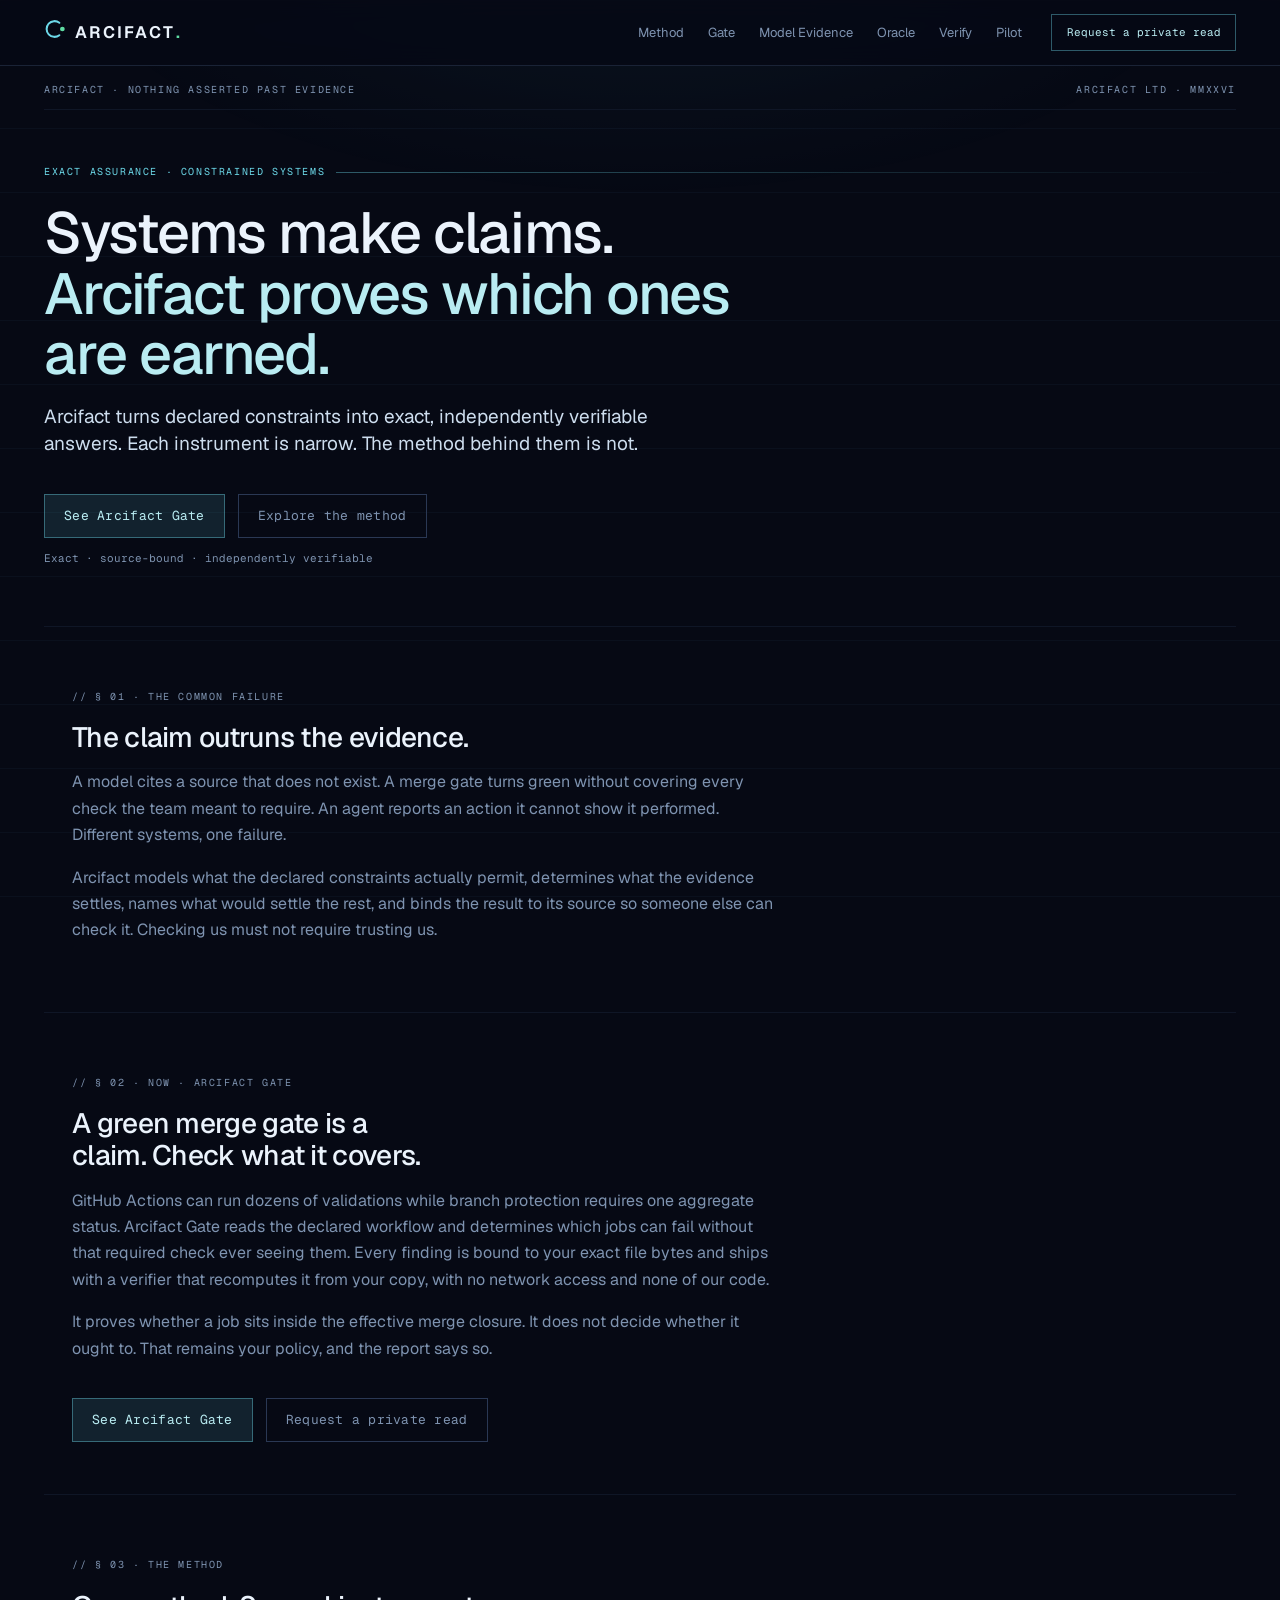
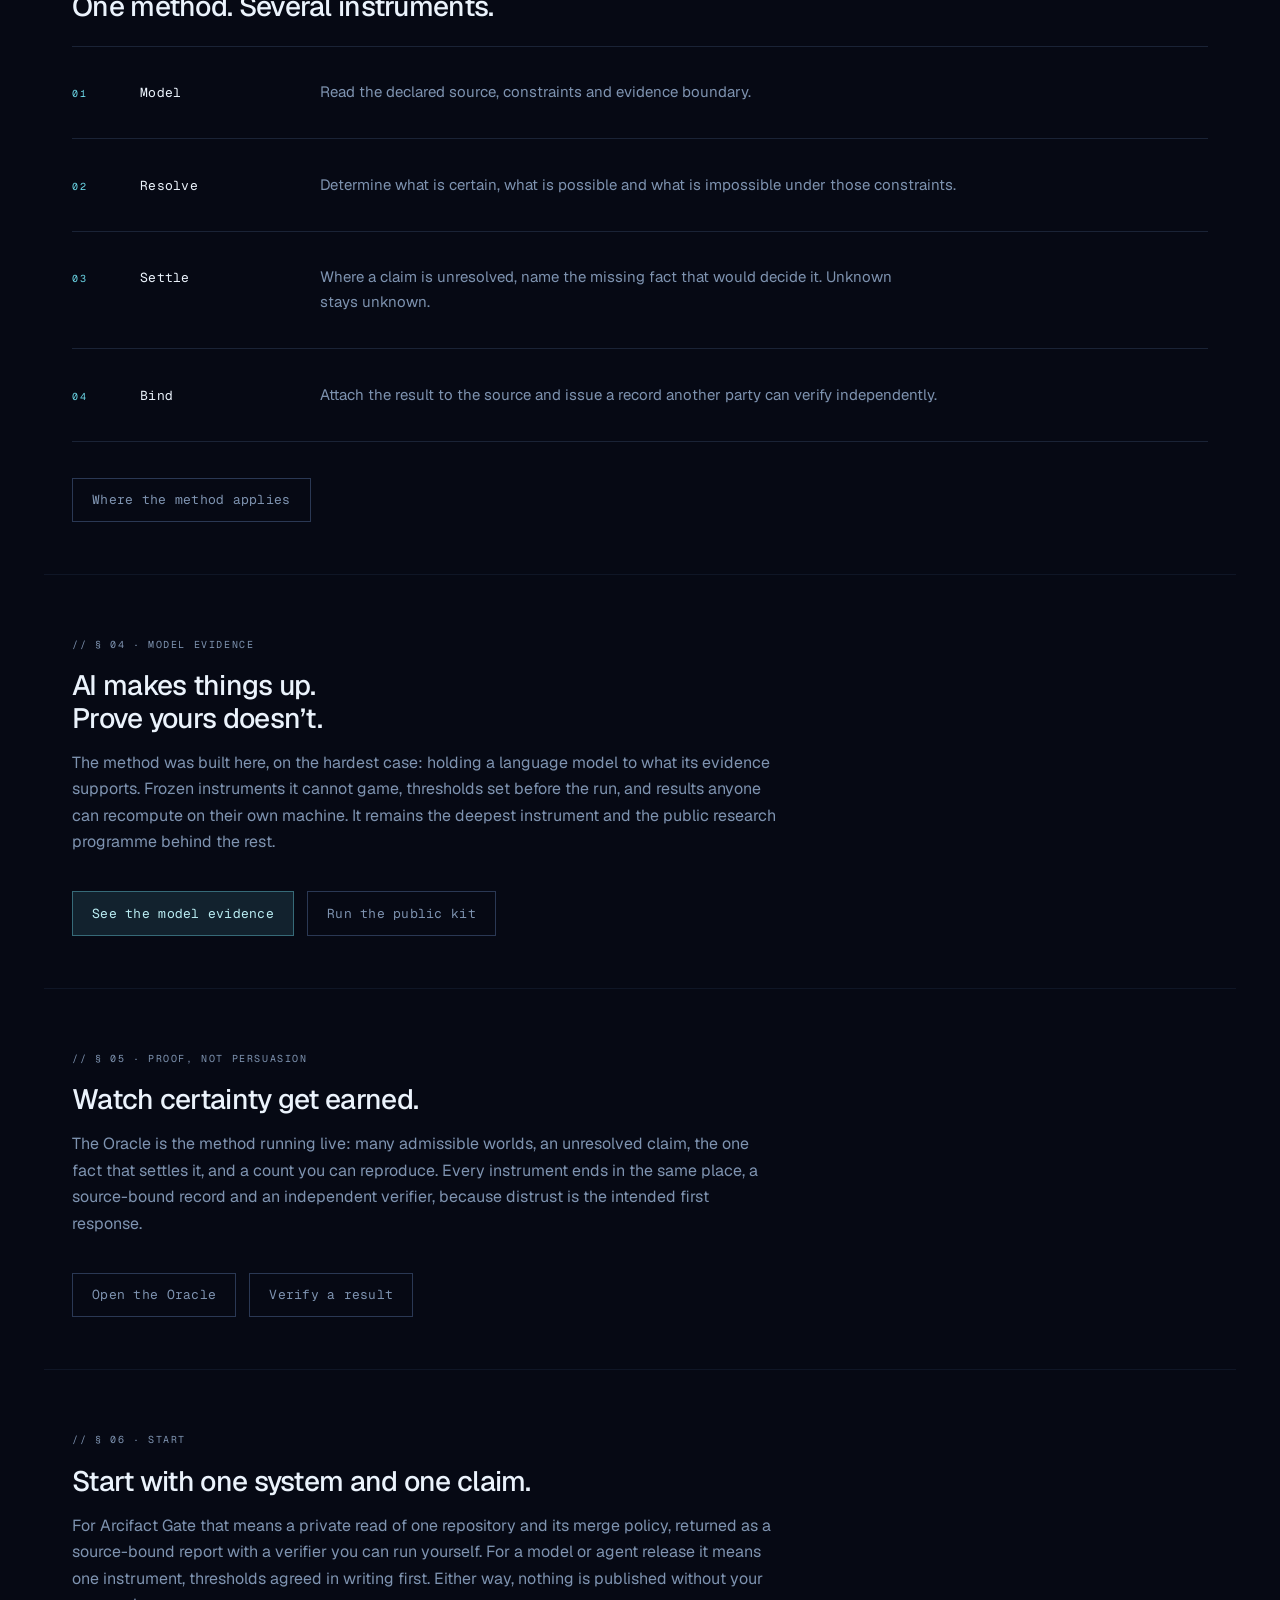
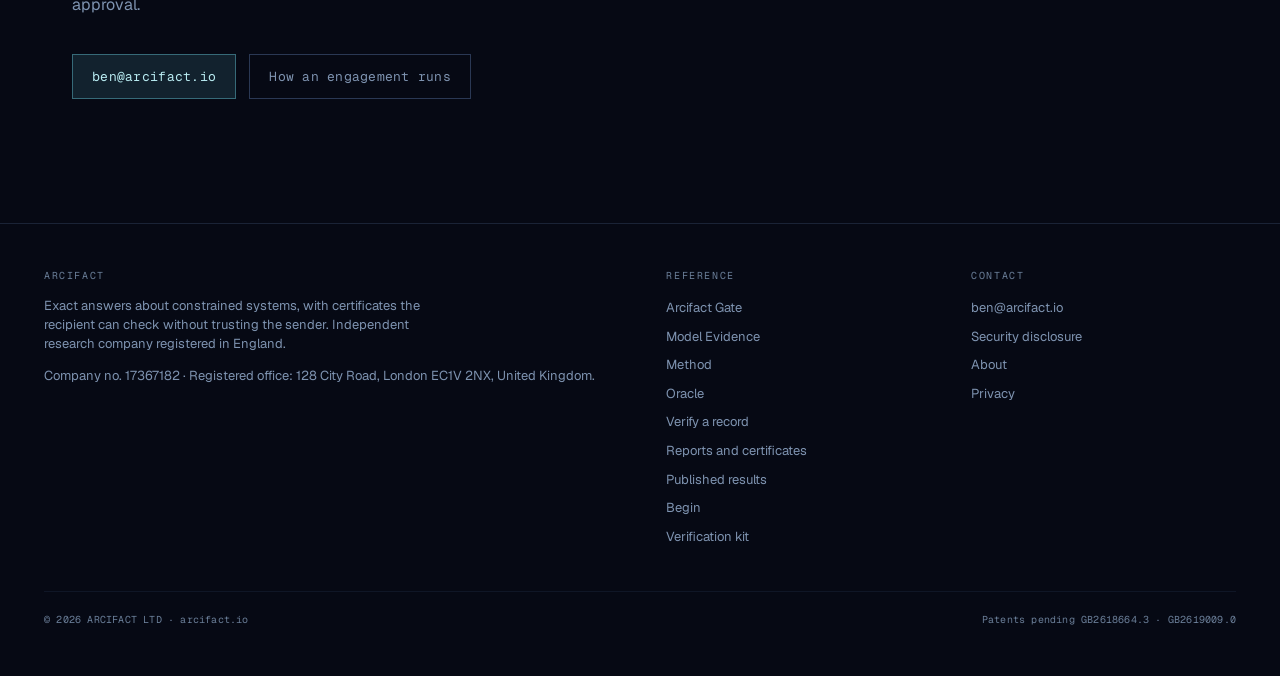
==== index.html @ b9b3e8ff "Menu call to action: fix three compounding faults, match the site's own button Measured rather than " ====
<!doctype html>
<html lang="en-GB">
<head>
<meta charset="utf-8">
<meta name="viewport" content="width=device-width, initial-scale=1">
<title>Arcifact &middot; Exact assurance for constrained systems</title>
<meta name="description" content="Arcifact turns declared constraints into exact, independently verifiable answers. Nothing asserted past evidence. Arcifact Gate checks what your CI merge gate actually covers.">
<link rel="canonical" href="https://arcifact.io">
<meta property="og:type" content="website">
<meta property="og:site_name" content="Arcifact">
<meta property="og:locale" content="en_GB">
<meta property="og:title" content="Arcifact &middot; Exact assurance for constrained systems">
<meta property="og:description" content="Nothing asserted past evidence. One method, several instruments. Arcifact Gate is the current one.">
<meta property="og:url" content="https://arcifact.io">
<meta name="twitter:card" content="summary_large_image">
<meta property="og:image" content="https://arcifact.io/og.png">
<meta property="og:image:width" content="1200">
<meta property="og:image:height" content="630">
<meta property="og:image:alt" content="Arcifact, nothing asserted past evidence">
<meta name="twitter:image" content="https://arcifact.io/og.png">
<meta name="theme-color" content="#060914">
<link rel="icon" href="favicon.svg" type="image/svg+xml">
<link rel="stylesheet" href="assets/site.css?v=f5cf2acec1">
<script type="application/ld+json">{"@context":"https://schema.org","@type":"Organization","name":"Arcifact Ltd","legalName":"Arcifact Ltd","url":"https://arcifact.io","logo":"https://arcifact.io/og.png","identifier":{"@type":"PropertyValue","propertyID":"UK company number","value":"17367182"},"address":{"@type":"PostalAddress","streetAddress":"128 City Road","addressLocality":"London","postalCode":"EC1V 2NX","addressCountry":"GB"},"founder":{"@type":"Person","name":"Ben Duncan","email":"ben@arcifact.io"},"sameAs":["https://github.com/arcifact"],"contactPoint":{"@type":"ContactPoint","email":"ben@arcifact.io","contactType":"sales"}}</script>
</head>
<body style="background:#060914;color:#cdddee">
<a class="skip" href="#main">Skip to content</a>
<header class="nav">
  <div class="nav-inner frame">
    <a class="nav-brand" href="./" aria-label="Arcifact home">
      <span aria-hidden="true"><svg viewBox="0 0 24 24" aria-hidden="true">
<path d="M 17.54,4.91 A 9 9 0 1 0 17.54,19.09"
      fill="none" stroke="currentColor" stroke-width="2.3"
      stroke-linecap="round"/>
<circle cx="21" cy="12" r="2.7" fill="#5fdca3" stroke="none"/>
</svg></span> <span class="wm">ARCIFACT<span class="wm-dot">.</span></span>
    </a>
    <button class="nav-toggle" type="button" aria-expanded="false" aria-controls="site-nav" aria-label="Open menu"><span class="bars"><span></span></span>Menu</button>
<nav class="nav-links" id="site-nav" aria-label="Site"><a href="method">Method</a><a href="gate">Gate</a><a href="model-evidence">Model Evidence</a><a href="oracle">Oracle</a><a href="verify">Verify</a><a href="pilot">Pilot</a><a class="nav-cta" href="./#contact">Request a private read</a></nav>
  </div>
</header>
<main class="frame" id="main">
  <div class="marquee">
    <span>arcifact &middot; nothing asserted past evidence</span>
    <span>ARCIFACT LTD &middot; MMXXVI</span>
  </div>

<div class="hero">
  <div class="hero-rule">Exact assurance &middot; constrained systems</div>
  <h1>Systems make claims.<br>
  <span class="turn">Arcifact proves which ones are earned.</span></h1>
  <p class="lede">Arcifact turns declared constraints into exact,
  independently verifiable answers. Each instrument is narrow. The
  method behind them is not.</p>
  <div class="actions">
    <a class="btn" href="gate">See Arcifact Gate</a>
    <a class="btn btn-quiet" href="method">Explore the method</a>
  </div>
  <p class="stat-cap">Exact &middot; source-bound &middot; independently
  verifiable</p>
</div>

<section class="section" id="case">
  <div class="frame">
    <p class="sec-label">// &sect; 01 &middot; the common failure</p>
    <h2>The claim outruns the evidence.</h2>
    <p class="muted" style="max-width:44rem">
      A model cites a source that does not exist. A merge gate turns
      green without covering every check the team meant to require. An
      agent reports an action it cannot show it performed. Different
      systems, one failure.
    </p>
    <p class="muted" style="max-width:44rem">
      Arcifact models what the declared constraints actually permit,
      determines what the evidence settles, names what would settle the
      rest, and binds the result to its source so someone else can
      check it. Checking us must not require trusting us.
    </p>
  </div>
</section>

<section class="section" id="instruments">
  <div class="frame">
    <p class="sec-label">// &sect; 02 &middot; now &middot; arcifact gate</p>
    <h2>A green merge gate is a claim. Check what it covers.</h2>
    <p class="muted" style="max-width:44rem">
      GitHub Actions can run dozens of validations while branch
      protection requires one aggregate status. Arcifact Gate reads the
      declared workflow and determines which jobs can fail without that
      required check ever seeing them. Every finding is bound to your
      exact file bytes and ships with a verifier that recomputes it
      from your copy, with no network access and none of our code.
    </p>
    <p class="muted" style="max-width:44rem">
      It proves whether a job sits inside the effective merge closure.
      It does not decide whether it ought to. That remains your policy,
      and the report says so.
    </p>
    <div class="actions">
      <a class="btn" href="gate">See Arcifact Gate</a>
      <a class="btn btn-quiet" href="#contact">Request a private read</a>
    </div>
  </div>
</section>

<section class="section" id="method">
  <div class="frame">
    <p class="sec-label">// &sect; 03 &middot; the method</p>
    <h2>One method. Several instruments.</h2>
    <div class="steps">
      <div class="step">
        <p class="step-n">01</p>
        <p class="step-t">Model</p>
        <p class="step-d">Read the declared source, constraints and
          evidence boundary.</p>
      </div>
      <div class="step">
        <p class="step-n">02</p>
        <p class="step-t">Resolve</p>
        <p class="step-d">Determine what is certain, what is possible
          and what is impossible under those constraints.</p>
      </div>
      <div class="step">
        <p class="step-n">03</p>
        <p class="step-t">Settle</p>
        <p class="step-d">Where a claim is unresolved, name the missing
          fact that would decide it. Unknown stays unknown.</p>
      </div>
      <div class="step">
        <p class="step-n">04</p>
        <p class="step-t">Bind</p>
        <p class="step-d">Attach the result to the source and issue a
          record another party can verify independently.</p>
      </div>
    </div>
    <div class="actions">
      <a class="btn btn-quiet" href="method">Where the method applies</a>
    </div>
  </div>
</section>

<section class="section" id="proof">
  <div class="frame">
    <p class="sec-label">// &sect; 04 &middot; model evidence</p>
    <h2>AI makes things up. Prove yours doesn&rsquo;t.</h2>
    <p class="muted" style="max-width:44rem">
      The method was built here, on the hardest case: holding a
      language model to what its evidence supports. Frozen instruments
      it cannot game, thresholds set before the run, and results anyone
      can recompute on their own machine. It remains the deepest
      instrument and the public research programme behind the rest.
    </p>
    <div class="actions">
      <a class="btn" href="model-evidence">See the model evidence</a>
      <a class="btn btn-quiet" href="https://github.com/arcifact/arcifact-kit">Run the public kit</a>
    </div>
  </div>
</section>

<section class="section">
  <div class="frame">
    <p class="sec-label">// &sect; 05 &middot; proof, not persuasion</p>
    <h2>Watch certainty get earned.</h2>
    <p class="muted" style="max-width:44rem">
      The Oracle is the method running live: many admissible worlds, an
      unresolved claim, the one fact that settles it, and a count you
      can reproduce. Every instrument ends in the same place, a
      source-bound record and an independent verifier, because distrust
      is the intended first response.
    </p>
    <div class="actions">
      <a class="btn btn-quiet" href="oracle">Open the Oracle</a>
      <a class="btn btn-quiet" href="verify">Verify a result</a>
    </div>
  </div>
</section>

<section class="section" id="contact">
  <div class="frame">
    <p class="sec-label">// &sect; 06 &middot; start</p>
    <h2>Start with one system and one claim.</h2>
    <p class="muted" style="max-width:44rem">
      For Arcifact Gate that means a private read of one repository and
      its merge policy, returned as a source-bound report with a
      verifier you can run yourself. For a model or agent release it
      means one instrument, thresholds agreed in writing first.
      Either way, nothing is published without your approval.
    </p>
    <div class="actions">
      <a class="btn" href="mailto:ben@arcifact.io">ben@arcifact.io</a>
      <a class="btn btn-quiet" href="pilot">How an engagement runs</a>
    </div>
  </div>
</section>

</main>
<footer class="site-foot">
  <div class="frame">
    <div class="foot-grid">
      <div>
        <h4>Arcifact</h4>
        <p class="muted" style="font-size:var(--text-sm);max-width:26rem">
          Exact answers about constrained systems, with certificates
          the recipient can check without trusting the sender.
          Independent research company registered in England.
        </p>
        <p class="muted" style="font-size:var(--text-sm);margin-top:.6rem">Company no. 17367182 &middot; Registered office: 128 City Road, London EC1V 2NX, United Kingdom.</p>
      </div>
      <div>
        <h4>Reference</h4>
        <ul>
          <li><a href="gate">Arcifact Gate</a></li>
        <li><a href="model-evidence">Model Evidence</a></li>
        <li><a href="method">Method</a></li>
        <li><a href="oracle">Oracle</a></li>
        <li><a href="verify">Verify a record</a></li>
        <li><a href="certificate">Reports and certificates</a></li>
        <li><a href="evidence">Published results</a></li>
        <li><a href="pilot">Begin</a></li>
          <li><a href="https://github.com/arcifact/arcifact-kit">Verification kit</a></li>
        </ul>
      </div>
      <div>
        <h4>Contact</h4>
        <ul>
          <li><a href="mailto:ben@arcifact.io">ben@arcifact.io</a></li>
          <li><a href="security">Security disclosure</a></li>
          <li><a href="about">About</a></li>
          <li><a href="privacy">Privacy</a></li>
        </ul>
      </div>
    </div>
    <div class="foot-rule">
      <span>&copy; 2026 ARCIFACT LTD &middot; arcifact.io</span>
      <span>Patents pending GB2618664.3 &middot; GB2619009.0</span>
    </div>
  </div>
</footer>
<script>
(function(){
  var nav=document.querySelector('.nav');
  var btn=nav&&nav.querySelector('.nav-toggle');
  var links=nav&&nav.querySelector('.nav-links');
  if(!nav||!btn||!links)return;
  nav.classList.add('js');           /* collapse only once JS is present */
  function set(open){
    nav.setAttribute('data-open',open?'true':'false');
    btn.setAttribute('aria-expanded',open?'true':'false');
    btn.setAttribute('aria-label',open?'Close menu':'Open menu');
  }
  set(false);
  btn.addEventListener('click',function(){
    set(nav.getAttribute('data-open')!=='true');
  });
  links.addEventListener('click',function(e){
    if(e.target.tagName==='A')set(false);
  });
  document.addEventListener('keydown',function(e){
    if(e.key==='Escape')set(false);
  });
  document.addEventListener('click',function(e){
    if(!nav.contains(e.target))set(false);
  });
  var mq=window.matchMedia('(min-width: 46.01rem)');
  (mq.addEventListener?mq.addEventListener.bind(mq,'change'):mq.addListener.bind(mq))(function(){set(false);});
})();
</script>
</body>
</html>
---- assets/site.css ----
@font-face { font-family: "Geist";
  src: url("fonts/geist-var.woff2") format("woff2");
  font-weight: 100 900; font-style: normal; font-display: swap; }
@font-face { font-family: "Geist Mono";
  src: url("fonts/geist-mono-var.woff2") format("woff2");
  font-weight: 100 900; font-style: normal; font-display: swap; }

/* Arcifact — shared stylesheet.
   Dark technical ground, cyan rule-work, editorial exhibit framing. */


:root {
  --font-sans: "Geist Variable", "Geist", system-ui, -apple-system,
    BlinkMacSystemFont, "Segoe UI", sans-serif;
  --font-mono: "Geist Mono Variable", "Geist Mono", ui-monospace,
    "SF Mono", "Menlo", "Cascadia Mono", monospace;

  --text-2xs: .625rem;   --text-xs: .6875rem;   --text-sm: .8125rem;
  --text-base: .9375rem; --text-md: 1rem;       --text-lg: 1.0625rem;
  --text-xl: 1.1875rem;

  --leading-tight: 1.05;  --leading-snug: 1.15;
  --leading-normal: 1.45; --leading-comfort: 1.65;
  --tracking-display: -.025em; --tracking-caption: .02em;
  --tracking-marquee: .16em;

  --color-page: #060914;        --color-page-elev: #0d1322;
  --color-page-elev-2: #152037; --color-page-deep: #03060d;
  --color-ink: #cdddee;         --color-ink-strong: #ebf3fc;
  --color-ink-muted: #7e93b0;   --color-ink-faint: #6b7f99;
  --color-vellum: #f4eddc;
  --color-rule: #1a2336;        --color-rule-strong: #2a3854;
  --color-rule-faint: #0f1626;
  --color-rule-accent: #6cd8e833; --color-rule-accent-strong: #6cd8e866;
  --color-accent: #6cd8e8;      --color-accent-bright: #9ce8f0;
  --color-accent-pale: #6cd8e81f; --color-accent-ink: #b9ecf2;
  --color-mint: #5fdca3;        --color-amber: #e0a86b;

  --container-frame: 78rem;
  --ease-out: cubic-bezier(0, 0, .2, 1);
}

*, *::before, *::after { box-sizing: border-box; }
html { scroll-behavior: smooth; -webkit-text-size-adjust: 100%; }

body {
  margin: 0;
  background: var(--color-page);
  color: var(--color-ink);
  font-family: var(--font-sans);
  font-size: var(--text-md);
  line-height: var(--leading-comfort);
  font-feature-settings: "kern", "liga", "calt", "ss01";
  -webkit-font-smoothing: antialiased;
  -moz-osx-font-smoothing: grayscale;
  text-rendering: optimizeLegibility;
  overflow-x: hidden;
}

body::before {
  content: "";
  position: fixed; inset: 0; pointer-events: none; z-index: 0;
  background:
    radial-gradient(ellipse 70% 45% at 50% -8%,
      var(--color-accent-pale), transparent 68%),
    linear-gradient(var(--color-rule-faint) 1px, transparent 1px)
      0 0 / 100% 4rem;
  opacity: .55;
}
.nav, main, .site-foot { position: relative; z-index: 1; }

a { color: var(--color-accent); text-decoration: none;
    transition: color .15s var(--ease-out); }
a:hover { color: var(--color-accent-bright); }

.frame { max-width: var(--container-frame); margin: 0 auto;
         padding: 0 1.75rem; }
p { max-width: 42rem; }
.muted { color: var(--color-ink-muted); }

/* ---------- nav ---------- */
.nav {
  position: sticky; top: 0; z-index: 40;
  border-bottom: 1px solid var(--color-rule);
  background: color-mix(in srgb, var(--color-page) 86%, transparent);
  backdrop-filter: blur(12px) saturate(140%);
}
.nav-inner {
  max-width: var(--container-frame); margin: 0 auto;
  padding: .8rem 1.75rem; display: flex; align-items: center; gap: 1.5rem;
}
.nav-brand {
  display: inline-flex; align-items: center; gap: .55rem;
  color: var(--color-ink-strong); font-family: var(--font-mono);
  font-size: var(--text-sm); letter-spacing: var(--tracking-marquee);
  text-transform: uppercase;
}
.nav-brand svg { width: 19px; height: 19px; fill: none;
  stroke: var(--color-accent); stroke-width: 1.1; }
.nav-links { margin-left: auto; display: flex; gap: 1.35rem;
  font-size: var(--text-sm); flex-wrap: wrap; }
.nav-links a { color: var(--color-ink-muted); }
.nav-links a:hover, .nav-links a[aria-current="page"] { color: var(--color-accent); }
/* menu toggle: hidden on wide viewports, shown when the row would wrap */
.nav-toggle {
  display: none; margin-left: auto; align-items: center; gap: .5rem;
  background: none; border: 1px solid var(--color-rule);
  color: var(--color-ink-muted); font-family: var(--font-mono);
  font-size: var(--text-2xs); letter-spacing: var(--tracking-marquee);
  text-transform: uppercase; padding: .45rem .7rem; cursor: pointer;
  transition: color .15s var(--ease-out), border-color .15s var(--ease-out);
}
.nav-toggle:hover { color: var(--color-accent);
  border-color: var(--color-accent); }
.nav-toggle:focus-visible { outline: 2px solid var(--color-accent);
  outline-offset: 2px; }
.nav-toggle .bars { display: inline-block; width: 14px; height: 10px;
  position: relative; }
.nav-toggle .bars::before, .nav-toggle .bars::after,
.nav-toggle .bars span {
  content: ""; position: absolute; left: 0; right: 0; height: 1px;
  background: currentColor; transition: transform .2s var(--ease-out),
  opacity .2s var(--ease-out); }
.nav-toggle .bars::before { top: 0; }
.nav-toggle .bars span { top: 4.5px; }
.nav-toggle .bars::after { bottom: 0; }
.nav[data-open="true"] .nav-toggle .bars::before {
  transform: translateY(4.5px) rotate(45deg); }
.nav[data-open="true"] .nav-toggle .bars::after {
  transform: translateY(-4.5px) rotate(-45deg); }
.nav[data-open="true"] .nav-toggle .bars span { opacity: 0; }

@media (max-width: 46rem) {
  .nav-inner { flex-wrap: wrap; gap: .7rem; }
  .nav-toggle { display: inline-flex; }
  /* progressive enhancement: without JS the links stay visible, so the
     site is never navigable only by script */
  .nav.js .nav-links { display: none; }
  .nav.js[data-open="true"] .nav-links {
    display: flex; flex-direction: column; align-items: flex-start;
    margin-left: 0; width: 100%; gap: 0;
    font-size: var(--text-sm);
    border-top: 1px solid var(--color-rule); padding-top: .4rem;
  }
  /* :not(.nav-cta) keeps the call to action out of the plain link
     styling, which previously overrode its display and stripped its
     bottom border as the last child, leaving an unclosed box */
  .nav.js[data-open="true"] .nav-links a:not(.nav-cta) {
    display: block; width: 100%; padding: .72rem 0;
    box-sizing: border-box;
    border-bottom: 1px solid var(--color-rule-faint);
  }
  .nav.js[data-open="true"] .nav-links a:not(.nav-cta):last-of-type {
    border-bottom: 0;
  }
  .nav-links { margin-left: 0; width: 100%; gap: 1rem;
    font-size: var(--text-xs); }
  /* the primary action: a filled button, unmistakably not a text field */
  .nav.js[data-open="true"] .nav-cta {
    display: block; width: 100%; box-sizing: border-box;
    margin: 1rem 0 .25rem; padding: .85rem 1rem;
    text-align: center; white-space: normal;
    /* matches the site's own primary .btn rather than inventing a
       louder treatment: accent-pale fill, accent border, accent ink */
    background: var(--color-accent-pale);
    color: var(--color-accent-ink) !important;
    border: 1px solid var(--color-rule-accent-strong);
    font-size: var(--text-sm);
    letter-spacing: var(--tracking-caption);
  }
  .nav.js[data-open="true"] .nav-cta:hover,
  .nav.js[data-open="true"] .nav-cta:focus-visible {
    border-color: var(--color-accent);
    color: var(--color-accent-bright) !important;
  }
}

/* ---------- exhibit marquee ---------- */
.marquee {
  display: flex; justify-content: space-between; gap: 1rem;
  font-family: var(--font-mono); font-size: var(--text-2xs);
  letter-spacing: var(--tracking-marquee); text-transform: uppercase;
  color: var(--color-ink-faint);
  border-bottom: 1px solid var(--color-rule-faint);
  padding: 1rem 0 .65rem;
}
.marquee span:nth-child(2) { color: var(--color-ink-muted); }
@media (max-width: 42rem) { .marquee span:nth-child(2) { display: none; } }

/* ---------- hero ---------- */
.hero { padding: 4rem 0 3rem; }
.hero-rule {
  font-family: var(--font-mono); font-size: var(--text-2xs);
  letter-spacing: var(--tracking-marquee); text-transform: uppercase;
  color: var(--color-accent); margin-bottom: 1.4rem;
  display: flex; align-items: center; gap: .7rem;
}
.hero-rule::after {
  content: ""; flex: 1; height: 1px;
  background: linear-gradient(90deg, var(--color-rule-accent-strong), transparent);
}
h1 {
  font-size: clamp(2.2rem, 5.6vw, 3.6rem);
  line-height: var(--leading-tight);
  letter-spacing: var(--tracking-display);
  color: var(--color-ink-strong);
  margin: 0 0 1.3rem; font-weight: 500; max-width: 20ch;
}
.lede { max-width: 42rem; font-size: var(--text-xl);
  line-height: var(--leading-normal); color: var(--color-ink); margin: 0 0 1.15rem; }
.lede-sm { font-size: var(--text-lg); color: var(--color-ink-muted); }

/* ---------- sections ---------- */
.section { padding: 3.25rem 0; border-top: 1px solid var(--color-rule-faint); }
.sec-label {
  font-family: var(--font-mono); font-size: var(--text-2xs);
  letter-spacing: var(--tracking-marquee); text-transform: uppercase;
  color: var(--color-ink-faint); display: block; margin-bottom: 1rem;
}
.sec-label b { color: var(--color-accent); font-weight: 400; }
h2 {
  font-size: clamp(1.35rem, 2.6vw, 1.75rem); line-height: var(--leading-snug);
  letter-spacing: var(--tracking-display); color: var(--color-ink-strong);
  margin: 0 0 1rem; font-weight: 500; max-width: 26ch;
}
h3 { font-size: var(--text-md); color: var(--color-ink-strong);
  margin: 0 0 .45rem; font-weight: 500; }

/* ---------- cards ---------- */
.grid {
  display: grid; gap: 1px; background: var(--color-rule);
  border: 1px solid var(--color-rule); margin-top: 1.5rem;
  grid-template-columns: repeat(auto-fit, minmax(14rem, 1fr));
}
.cell { background: var(--color-page-elev); padding: 1.5rem 1.4rem;
  transition: background .2s var(--ease-out); }
.cell:hover { background: var(--color-page-elev-2); }
.cell .num {
  font-family: var(--font-mono); font-size: var(--text-2xs);
  color: var(--color-accent); letter-spacing: var(--tracking-marquee);
  display: block; margin-bottom: .7rem;
}
.cell p { font-size: var(--text-base); color: var(--color-ink-muted);
  margin: 0; max-width: none; }

/* ---------- figure exhibit ---------- */
.fig {
  position: relative; border: 1px solid var(--color-rule);
  background: var(--color-page-elev); margin-top: 1.5rem;
  box-shadow: inset 0 1px color-mix(in srgb, var(--color-ink-strong) 4%, transparent),
              0 16px 32px -20px #000000cc;
}
.fig::before, .fig::after {
  content: ""; position: absolute; width: .55rem; height: .55rem;
  border-color: var(--color-accent); pointer-events: none;
}
.fig::before { top: -1px; left: -1px; border-top: 1px solid; border-left: 1px solid; }
.fig::after { bottom: -1px; right: -1px; border-bottom: 1px solid; border-right: 1px solid; }
.fig-head {
  display: flex; justify-content: space-between; align-items: baseline;
  gap: 1rem; padding: .8rem 1.2rem; border-bottom: 1px solid var(--color-rule);
  font-family: var(--font-mono); font-size: var(--text-2xs);
  letter-spacing: var(--tracking-marquee); text-transform: uppercase;
  color: var(--color-ink-faint);
}
.fig-head b { color: var(--color-accent); font-weight: 400; }
.fig-body {
  padding: 1.2rem; font-family: var(--font-mono); font-size: var(--text-sm);
  line-height: 1.9; color: var(--color-ink-muted); overflow-x: auto;
  white-space: pre;
}
.fig-body .k { color: var(--color-accent-ink); }
.fig-body .ok { color: var(--color-mint); }
.fig-body .dim { color: var(--color-ink-faint); }
.fig-foot {
  padding: .8rem 1.2rem; border-top: 1px solid var(--color-rule);
  font-size: var(--text-xs); color: var(--color-ink-faint);
}
.fig-foot p { max-width: none; margin: 0; }

/* ---------- steps ---------- */
.steps { border-top: 1px solid var(--color-rule); margin-top: 1.5rem; }
.step {
  display: grid; grid-template-columns: 3rem minmax(7rem, 10rem) 1fr;
  gap: 1.25rem; padding: 1.15rem 0;
  border-bottom: 1px solid var(--color-rule); align-items: baseline;
}
.step-n { font-family: var(--font-mono); font-size: var(--text-2xs);
  color: var(--color-accent); letter-spacing: var(--tracking-marquee); }
.step-t { font-family: var(--font-mono); font-size: var(--text-sm);
  color: var(--color-ink-strong); letter-spacing: var(--tracking-caption); }
.step-d { color: var(--color-ink-muted); font-size: var(--text-base); }
@media (max-width: 44rem) {
  .step { grid-template-columns: 2.25rem 1fr; row-gap: .3rem; }
  .step-d { grid-column: 2; }
}

/* ---------- definition rows ---------- */
.rows { border-top: 1px solid var(--color-rule); margin-top: 1.25rem; }
.row {
  display: grid; grid-template-columns: minmax(9rem, 13rem) 1fr;
  gap: 1.5rem; padding: 1.1rem 0; border-bottom: 1px solid var(--color-rule);
}
.row dt { font-family: var(--font-mono); font-size: var(--text-sm);
  color: var(--color-accent-ink); letter-spacing: var(--tracking-caption); }
.row dd { margin: 0; color: var(--color-ink-muted); font-size: var(--text-base); }
@media (max-width: 42rem) { .row { grid-template-columns: 1fr; gap: .35rem; } }

/* ---------- pull quote ---------- */
.pull {
  border-left: 2px solid var(--color-accent);
  padding: .3rem 0 .3rem 1.4rem; margin: 2rem 0;
  font-size: var(--text-xl); line-height: var(--leading-normal);
  color: var(--color-ink-strong); max-width: 38rem;
}

/* ---------- buttons ---------- */
.actions { display: flex; gap: .8rem; flex-wrap: wrap; margin-top: 2.25rem; }
.btn {
  display: inline-block; font-family: var(--font-mono);
  font-size: var(--text-sm); letter-spacing: var(--tracking-caption);
  padding: .65rem 1.2rem; border: 1px solid var(--color-rule-accent-strong);
  background: var(--color-accent-pale); color: var(--color-accent-ink);
  transition: background .15s var(--ease-out), border-color .15s var(--ease-out),
              transform .15s var(--ease-out);
}
.btn:hover {
  background: color-mix(in srgb, var(--color-accent) 15%, transparent);
  border-color: var(--color-accent); color: var(--color-accent-bright);
  transform: translateY(-1px);
}
.btn-quiet { background: transparent; border-color: var(--color-rule-strong);
  color: var(--color-ink-muted); }
.btn-quiet:hover { border-color: var(--color-rule-accent-strong);
  color: var(--color-accent-ink); background: transparent; }

/* ---------- footer ---------- */
.site-foot {
  border-top: 1px solid var(--color-rule); margin-top: 4.5rem;
  padding: 2.75rem 0 3rem; color: var(--color-ink-faint); font-size: var(--text-sm);
}
.foot-grid {
  display: grid; grid-template-columns: 2.2fr 1fr 1fr;
  gap: 2.5rem; margin-bottom: 2.25rem;
}
@media (max-width: 48rem) { .foot-grid { grid-template-columns: 1fr 1fr; } }
@media (max-width: 30rem) { .foot-grid { grid-template-columns: 1fr; } }
.foot-grid h4 {
  font-family: var(--font-mono); font-size: var(--text-2xs);
  letter-spacing: var(--tracking-marquee); text-transform: uppercase;
  color: var(--color-ink-faint); margin: 0 0 .8rem; font-weight: 400;
}
.foot-grid ul { list-style: none; margin: 0; padding: 0; }
.foot-grid li { margin-bottom: .45rem; }
.foot-grid a { color: var(--color-ink-muted); }
.foot-grid a:hover { color: var(--color-accent); }
.foot-rule {
  border-top: 1px solid var(--color-rule-faint); padding-top: 1.25rem;
  display: flex; justify-content: space-between; gap: 1rem; flex-wrap: wrap;
  font-family: var(--font-mono); font-size: var(--text-2xs);
  letter-spacing: var(--tracking-caption);
}
.res-ipsa { color: var(--color-vellum); opacity: .5; font-style: italic; }

@media (prefers-reduced-motion: reduce) {
  * { animation: none !important; transition: none !important; }
  html { scroll-behavior: auto; }
}

/* ---------- arcifact.io additions (same token system) ---------- */
tbody tr:hover td { background: var(--color-page-elev); }
.tbl { width: 100%; border-collapse: collapse; margin-top: 1.25rem;
  font-size: var(--text-base); }
.tbl th { font-family: var(--font-mono); font-size: var(--text-2xs);
  letter-spacing: var(--tracking-marquee); text-transform: uppercase;
  color: var(--color-ink-faint); font-weight: 400; text-align: left;
  padding: .6rem .7rem; border-bottom: 1px solid var(--color-rule-strong); }
.tbl td { padding: .6rem .7rem; border-bottom: 1px solid var(--color-rule); }
.tbl .n { font-family: var(--font-mono); font-size: var(--text-sm); }
.tbl .ok { color: var(--color-mint); }
.tbl .bad { color: var(--color-amber); }
.tblwrap { overflow-x: auto; }
.fig-body { min-height: 15.5rem; position: relative; }
.figseal { position: absolute; right: 1rem; bottom: .75rem;
  width: 78px; height: 78px; opacity: 0;
  transform: rotate(-14deg) scale(.6); }
.figseal.on { animation: figstamp .5s cubic-bezier(.2,1.4,.4,1) forwards; }
@keyframes figstamp { to { opacity: 1;
  transform: rotate(-7deg) scale(1); } }
.skip { position: absolute; left: -999px; top: 0; z-index: 60;
  background: var(--color-accent); color: var(--color-page-deep);
  padding: .6rem 1rem; font-family: var(--font-mono);
  font-size: var(--text-sm); }
.skip:focus { left: .75rem; }
.vh { position: absolute; width: 1px; height: 1px; overflow: hidden;
  clip: rect(0 0 0 0); white-space: nowrap; }
.legal p { max-width: 46rem; }
@media (prefers-reduced-motion: reduce) {
  .figseal { opacity: 1; transform: rotate(-7deg); }
  .figseal.on { animation: none; }
  html { scroll-behavior: auto; } }
@media print {
  body { background: #fff !important; color: #10151f !important; }
  body::before, .nav, .actions, .figseal, .skip { display: none !important; }
  a { color: #10151f; text-decoration: none; } }

/* ---------- five-second hero ---------- */
.hero-kick { font-family: var(--font-mono); font-size: var(--text-2xs);
  letter-spacing: var(--tracking-marquee); text-transform: uppercase;
  color: var(--color-ink-faint); margin-bottom: 1.1rem; }
.hero-kick b { color: var(--color-accent); font-weight: 400; }
h1 .turn, h2 .turn { color: var(--color-accent-ink); }
h1 .turn { display: inline; }
.statrow { display: grid;
  grid-template-columns: repeat(auto-fit, minmax(13rem, 1fr));
  gap: 1px; background: var(--color-rule); border: 1px solid
  var(--color-rule); margin-top: 2.4rem; }
.stat { background: var(--color-page-elev); padding: 1.15rem 1.25rem; }
.stat .v { font-family: var(--font-mono); font-size:
  clamp(1.7rem, 3.4vw, 2.4rem); letter-spacing: -.02em;
  line-height: 1.05; }
.stat .v.ok { color: var(--color-mint); }
.stat .v.bad { color: var(--color-amber); }
.stat .v.k { color: var(--color-accent); }
.stat .l { font-family: var(--font-mono); font-size: var(--text-2xs);
  letter-spacing: var(--tracking-caption); text-transform: uppercase;
  color: var(--color-ink-muted); margin-top: .45rem; }
.stat-cap { font-family: var(--font-mono); font-size: var(--text-xs);
  color: var(--color-ink-faint); margin-top: .7rem; }
.nav-cta { margin-left: 1.1rem; font-family: var(--font-mono);
  font-size: var(--text-xs); padding: .45rem .8rem;
  border: 1px solid var(--color-rule-accent-strong);
  color: var(--color-accent-ink) !important; text-decoration: none;
  white-space: nowrap; }
.nav-cta:hover { background: var(--color-accent-pale); }


/* ---------- the case: six claims, rank order ---------- */
.case { border-top: 1px solid var(--color-rule); margin-top: 1.6rem; }
.claim { display: grid; grid-template-columns: 3.2rem 1fr auto;
  gap: 1.4rem; align-items: baseline; padding: 1.35rem 0;
  border-bottom: 1px solid var(--color-rule); }
.claim-n { font-family: var(--font-mono); font-size: var(--text-2xs);
  letter-spacing: var(--tracking-marquee); color: var(--color-ink-faint); }
.claim-h { font-size: clamp(1.15rem, 2.3vw, 1.5rem); font-weight: 500;
  letter-spacing: var(--tracking-display); line-height: var(--leading-snug);
  color: var(--color-ink-strong); margin: 0 0 .35rem; }
.claim-b { color: var(--color-ink-muted); font-size: var(--text-base);
  max-width: 44rem; margin: 0; }
.chip { font-family: var(--font-mono); font-size: var(--text-2xs);
  letter-spacing: var(--tracking-caption); text-transform: uppercase;
  color: var(--color-accent-ink); border: 1px solid
  var(--color-rule-accent-strong); padding: .3rem .55rem;
  white-space: nowrap; align-self: start; }
.chip.ok { color: var(--color-mint); border-color:
  color-mix(in srgb, var(--color-mint) 45%, transparent); }
@media (max-width: 46rem) {
  .claim { grid-template-columns: 1fr; gap: .4rem; }
  .chip { justify-self: start; } }

/* ---------- evidence page + hero settle ---------- */
.cmd { background: var(--color-page-deep); border: 1px solid
  var(--color-rule-strong); padding: 1rem 1.1rem; margin-top: 1.1rem;
  font-family: var(--font-mono); font-size: var(--text-sm);
  line-height: 1.7; color: #cfe0f0; overflow-x: auto; }
.cmd b { color: var(--color-accent); font-weight: 400; }
.tbl .na { color: var(--color-ink-faint); }
.stat .v { display: inline-block; }
.stat .v.settle { animation: settle .55s var(--ease-out) both; }
.stat .v.stamp { animation: stamp2 .45s cubic-bezier(.2,1.5,.4,1) both; }
@keyframes settle { from { opacity: 0; transform: translateY(.35rem); }
  to { opacity: 1; transform: none; } }
@keyframes stamp2 { from { opacity: 0; transform: scale(.55)
  rotate(-6deg); } to { opacity: 1; transform: none; } }
@media (prefers-reduced-motion: reduce) {
  .stat .v.settle, .stat .v.stamp { animation: none; } }

/* ---------- metrical perfection ---------- */
html { scroll-padding-top: 4.5rem; }
section[id], .fig[id] { scroll-margin-top: 4.5rem; }
.nav-inner { padding: .9rem 1.75rem; }
.nav-brand { margin-right: -.16em; }
.nav-links { gap: 1.5rem; align-items: center; }
.nav-cta { margin-left: .35rem; padding: .5rem .9rem; }
.hero { padding: 3.4rem 0 3rem; }
h1 { margin-bottom: 1.15rem; text-wrap: balance; }
h2, .claim-h { text-wrap: balance; }
.lede { text-wrap: pretty; margin-bottom: 1rem; }
.statrow { grid-template-columns: repeat(3, 1fr); margin-top: 2rem; }
@media (max-width: 46rem) { .statrow { grid-template-columns: 1fr; } }
.stat { padding: 1.05rem 1.15rem; }
.stat .l { margin-top: .4rem; }
.stat-cap { margin-top: .65rem; }
.stat-cap + .actions { margin-top: 1.5rem; }
.claim { align-items: start; }
.claim-n { padding-top: .42rem; }
.claim .chip { margin-top: .3rem; }
.fig-head { display: flex; flex-wrap: wrap; align-items: baseline;
  column-gap: .6rem; row-gap: .2rem; }
.fig-body { padding-right: 6.75rem; }
@media (max-width: 46rem) {
  .fig-body { padding-right: 4.5rem; }
  .figseal { width: 56px; height: 56px; right: .7rem; bottom: .6rem; } }
.tbl td { vertical-align: top; line-height: 1.55; }
.cmd { line-height: 1.85; }
.step-d, .row dd, .claim-b { text-wrap: pretty; }
.site-foot .muted { line-height: var(--leading-normal); }

/* ---------- identity recut: the ring, the seal, the name ---------- */
.nav-brand { gap: .6rem; margin-right: 0; }
.nav-brand svg { width: 21px; height: 21px; stroke: none;
  color: var(--color-accent); transform: translateY(-.5px); }
.nav-brand .wm { font-family: "Geist", var(--font-sans, system-ui);
  font-weight: 650; font-size: 1.04rem; letter-spacing: .13em;
  color: var(--color-ink-strong); }
.nav-brand .wm-dot { color: var(--color-mint); margin-left: .04em;
  letter-spacing: 0; }
.nav-brand:hover svg { color: var(--color-accent-bright); }

/* ---------- reviewer pass: contrast, disclosure ---------- */
.marquee, .sec-label, .stat .l, .stat-cap, .fig-head, .tbl th,
.claim-n { color: var(--color-ink-muted); }
.sec-label b, .fig-head b { color: var(--color-accent); }
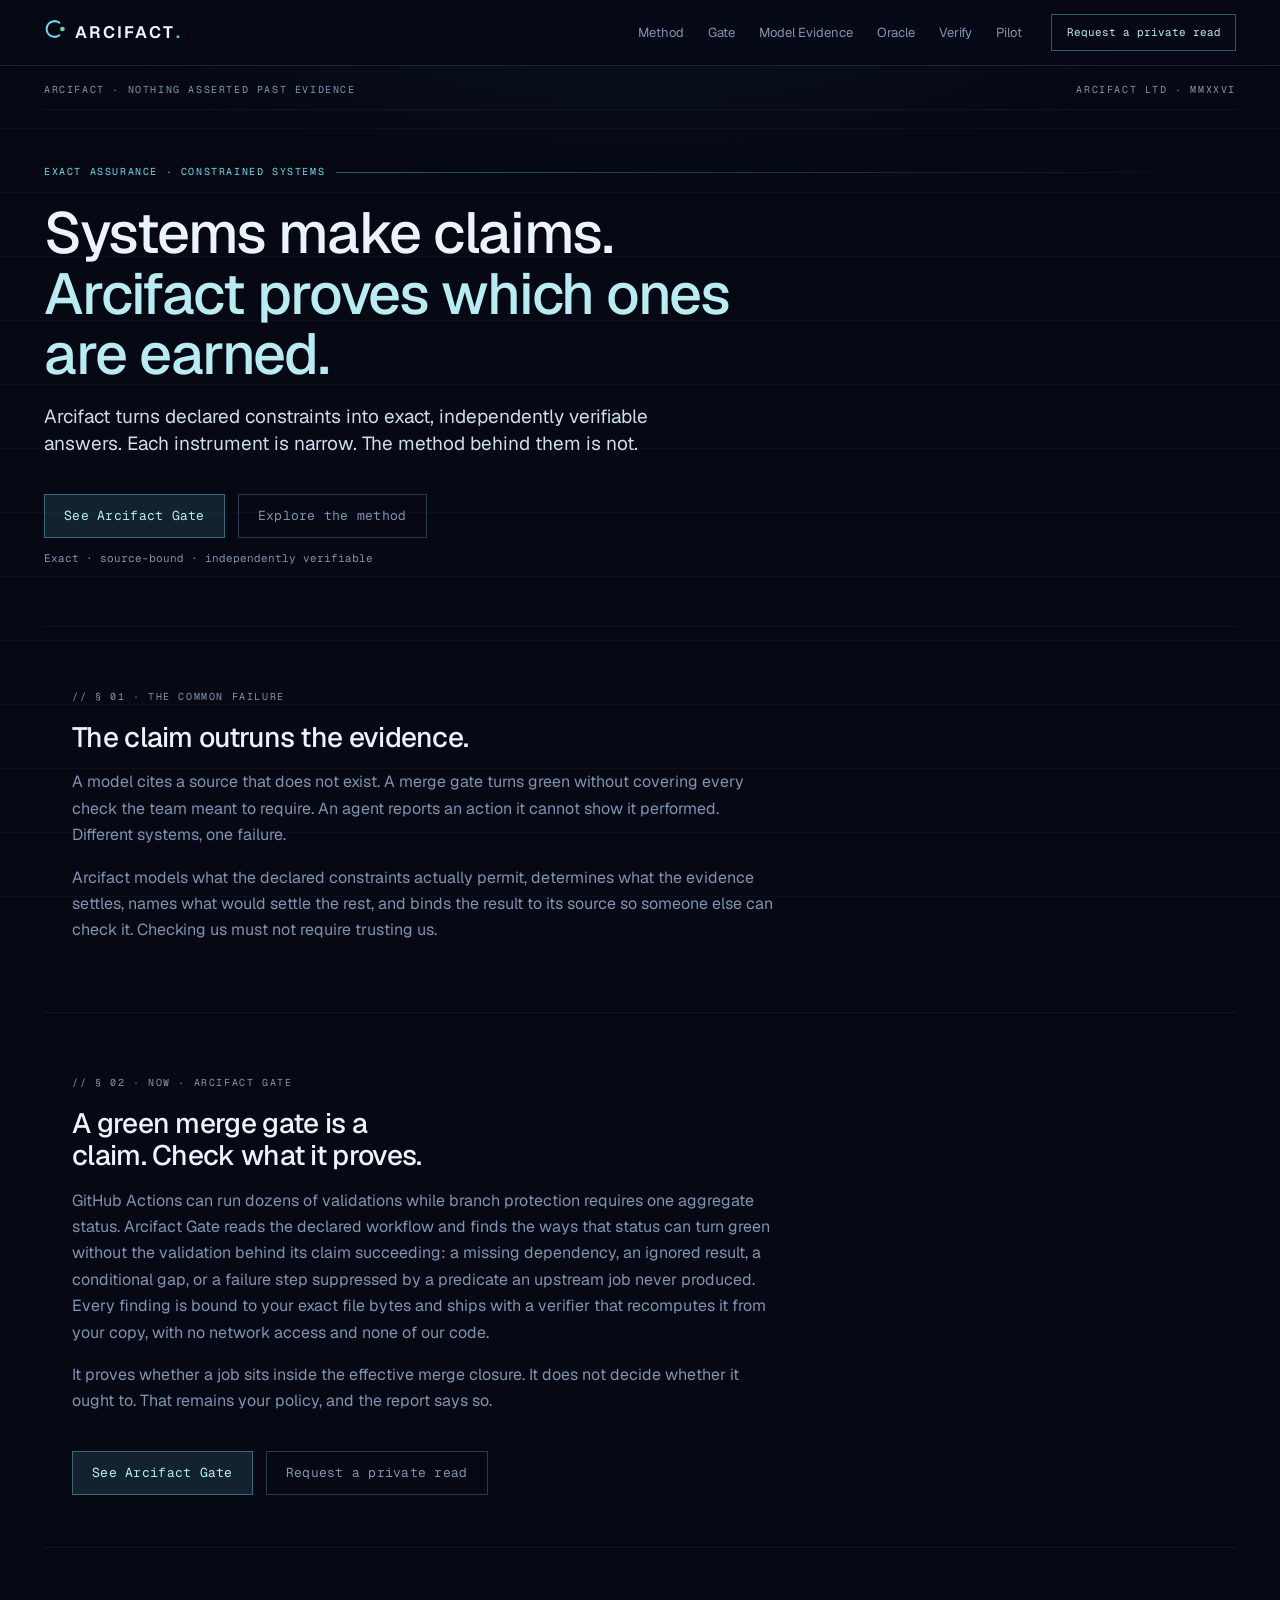
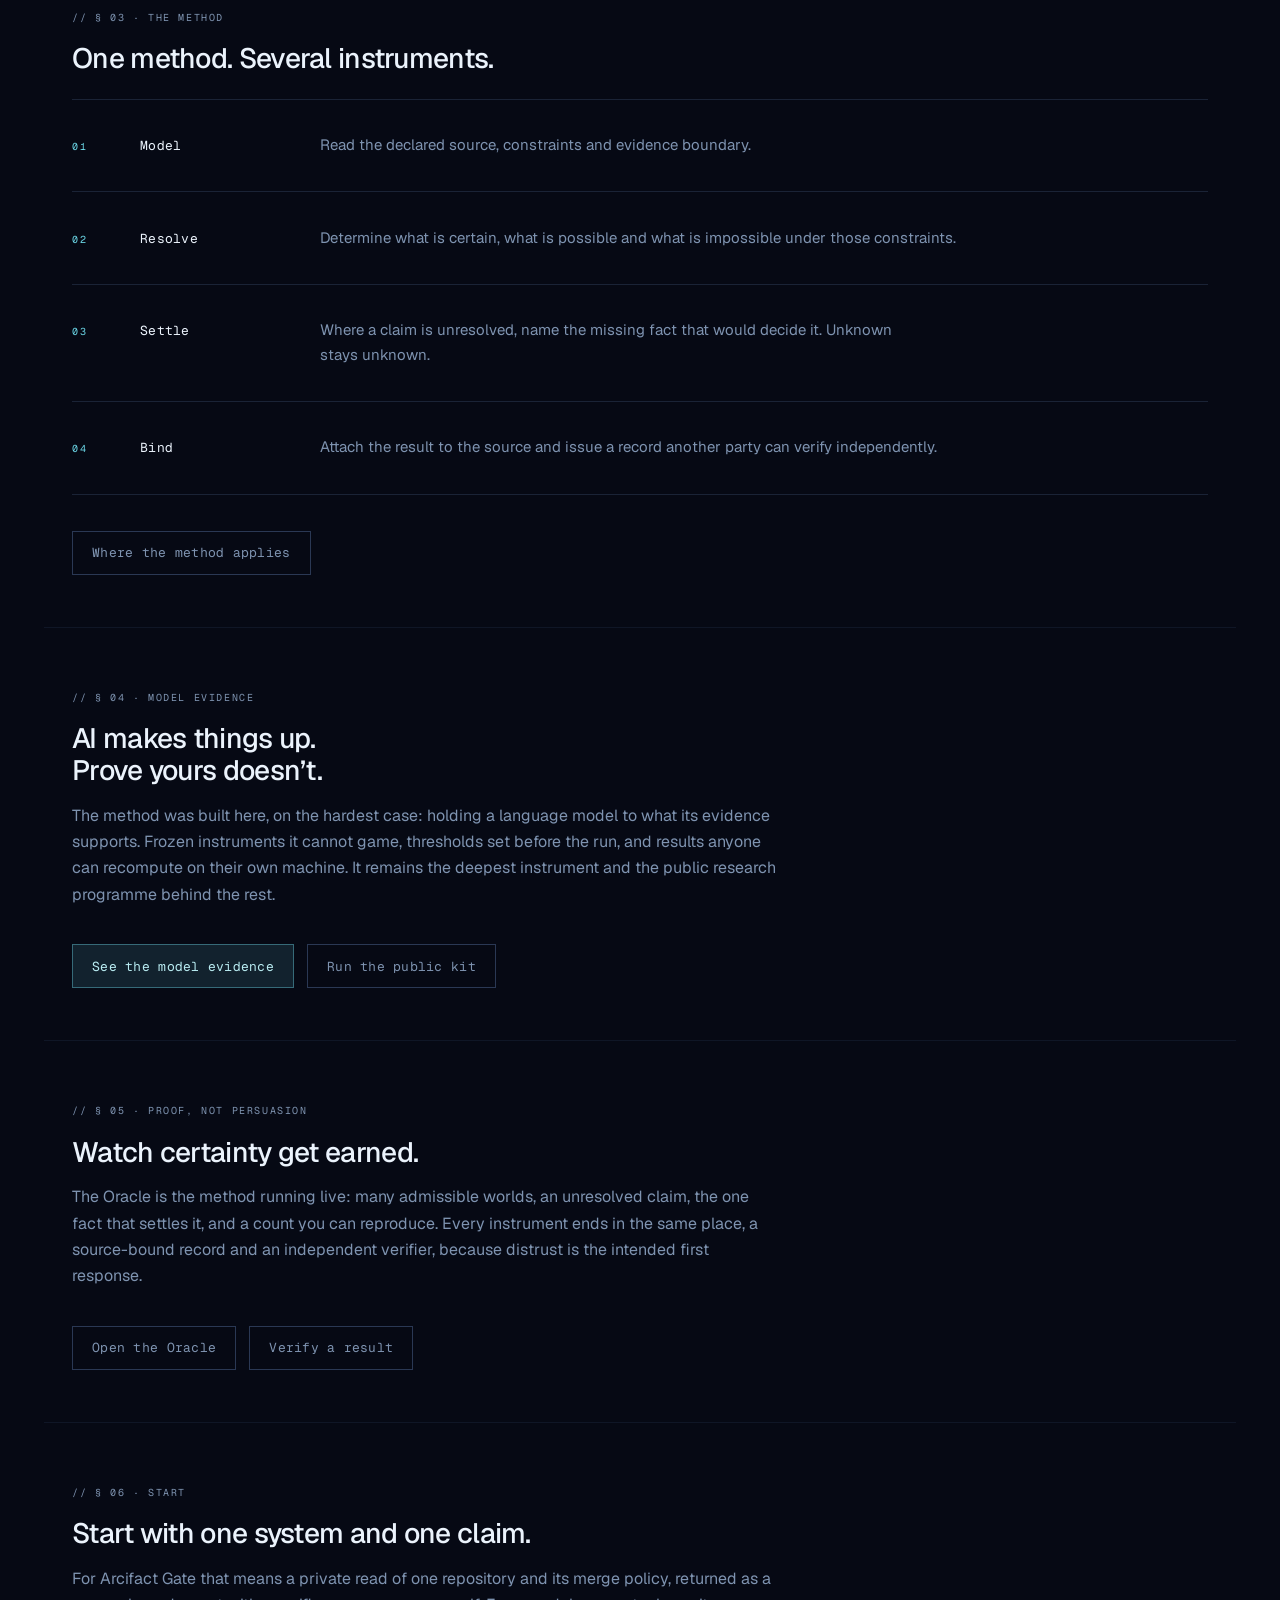
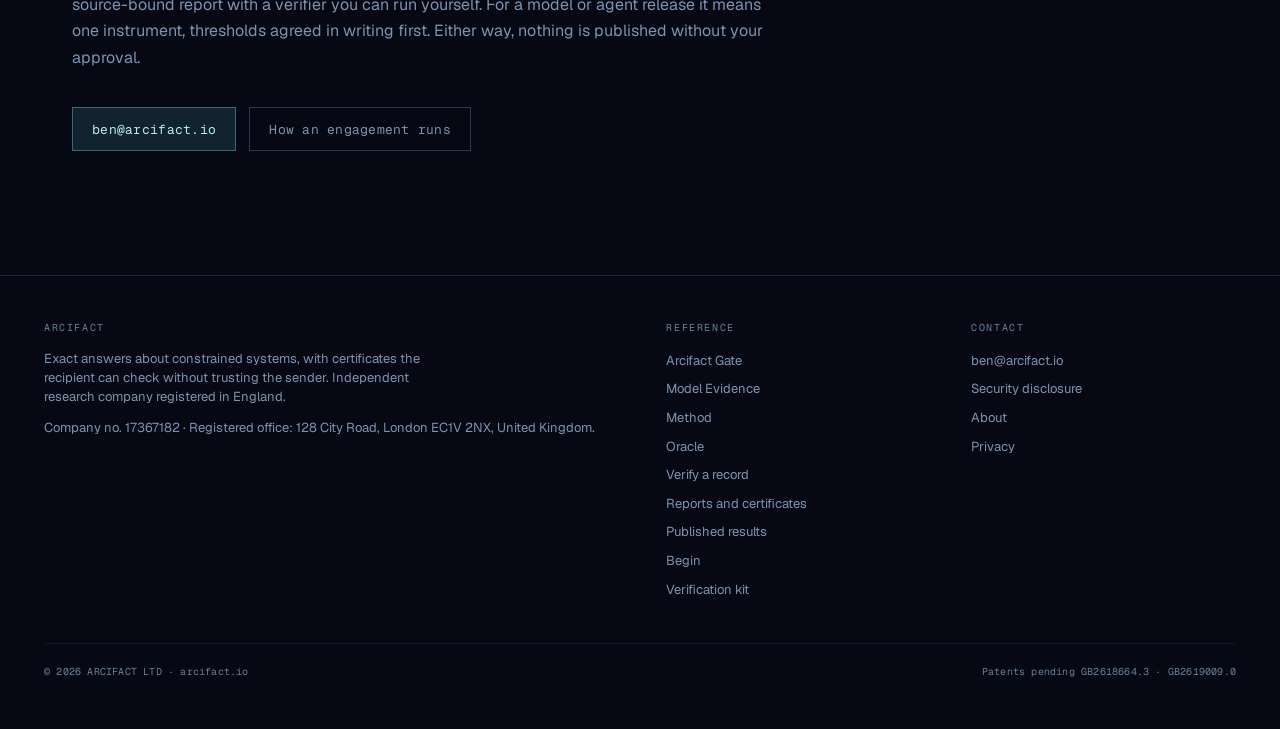
==== commit 63de4afe: "Gate copy: lead on all four finding classes 'Finds jobs that can fail without your required check se" ====
--- a/index.html
+++ b/index.html
@@ -82,14 +82,17 @@
 <section class="section" id="instruments">
   <div class="frame">
     <p class="sec-label">// &sect; 02 &middot; now &middot; arcifact gate</p>
-    <h2>A green merge gate is a claim. Check what it covers.</h2>
+    <h2>A green merge gate is a claim. Check what it proves.</h2>
     <p class="muted" style="max-width:44rem">
       GitHub Actions can run dozens of validations while branch
       protection requires one aggregate status. Arcifact Gate reads the
-      declared workflow and determines which jobs can fail without that
-      required check ever seeing them. Every finding is bound to your
-      exact file bytes and ships with a verifier that recomputes it
-      from your copy, with no network access and none of our code.
+      declared workflow and finds the ways that status can turn green
+      without the validation behind its claim succeeding: a missing
+      dependency, an ignored result, a conditional gap, or a failure
+      step suppressed by a predicate an upstream job never produced.
+      Every finding is bound to your exact file bytes and ships with a
+      verifier that recomputes it from your copy, with no network
+      access and none of our code.
     </p>
     <p class="muted" style="max-width:44rem">
       It proves whether a job sits inside the effective merge closure.
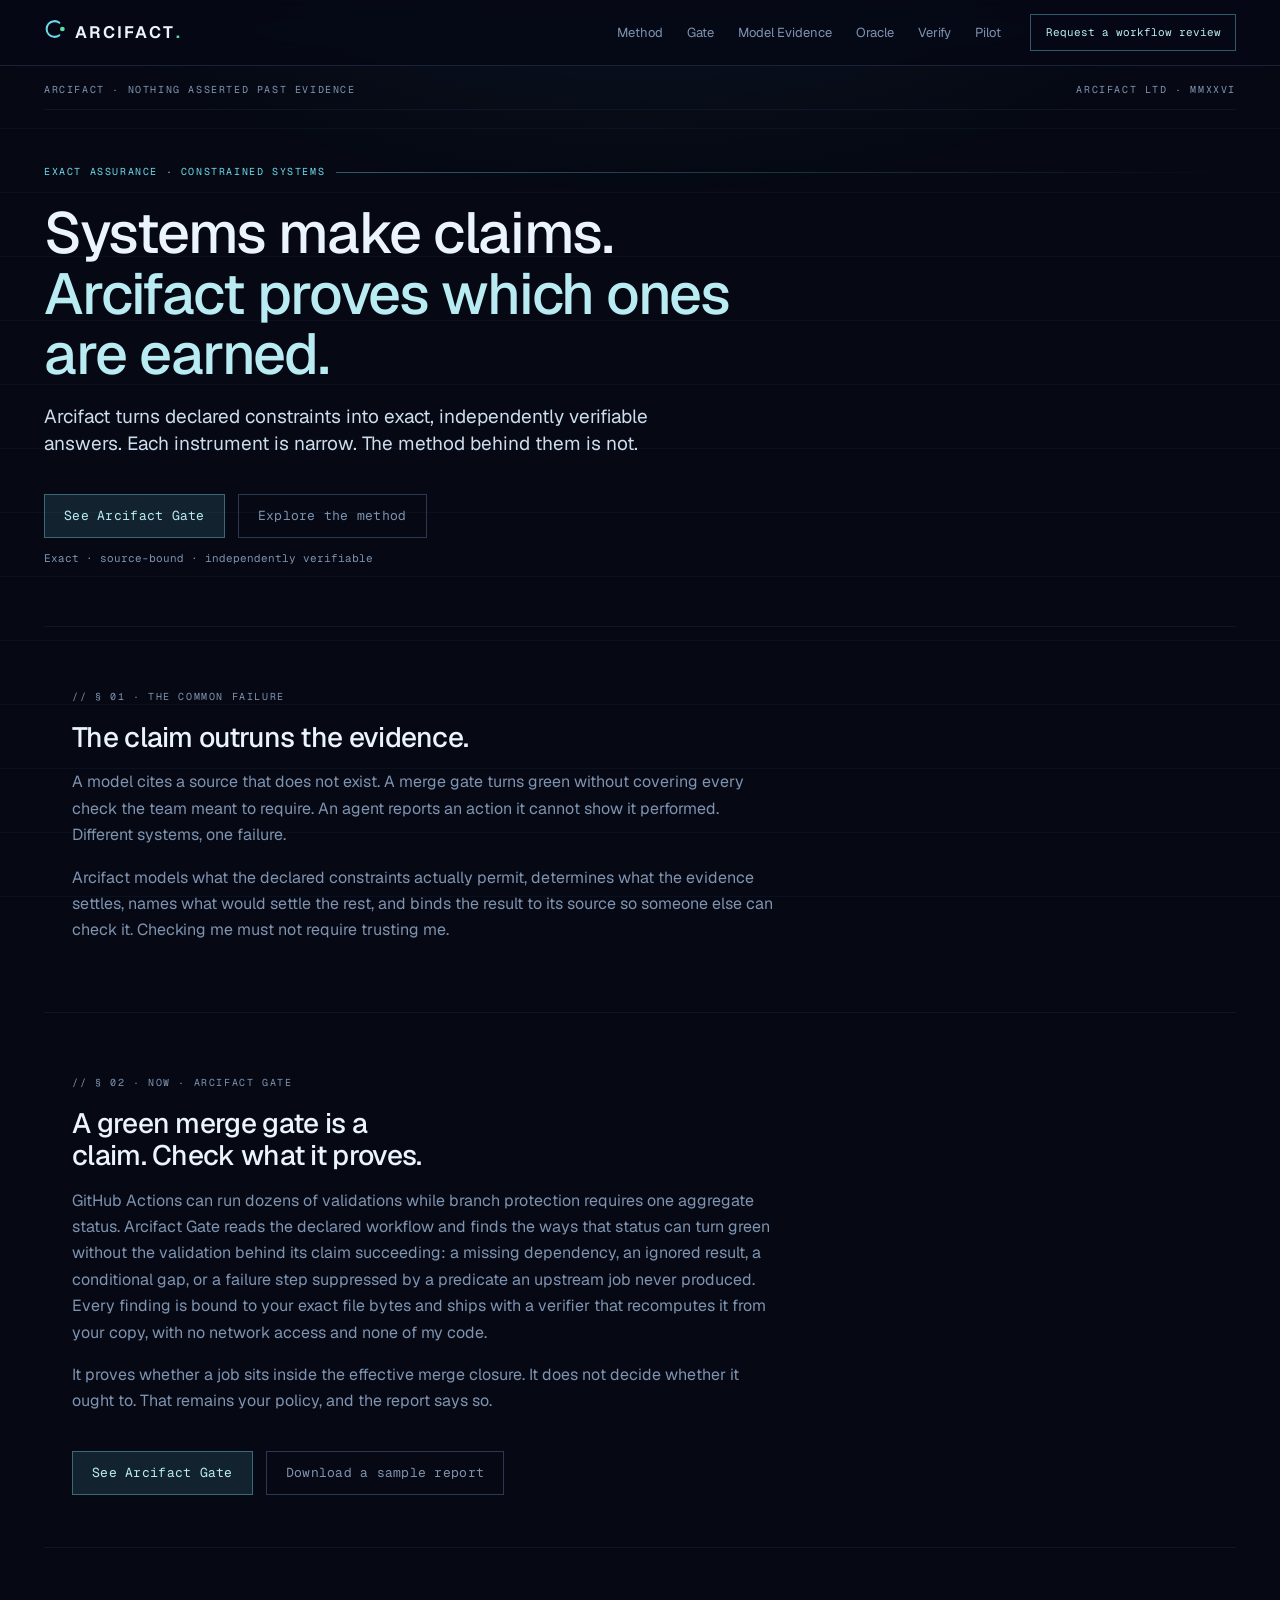
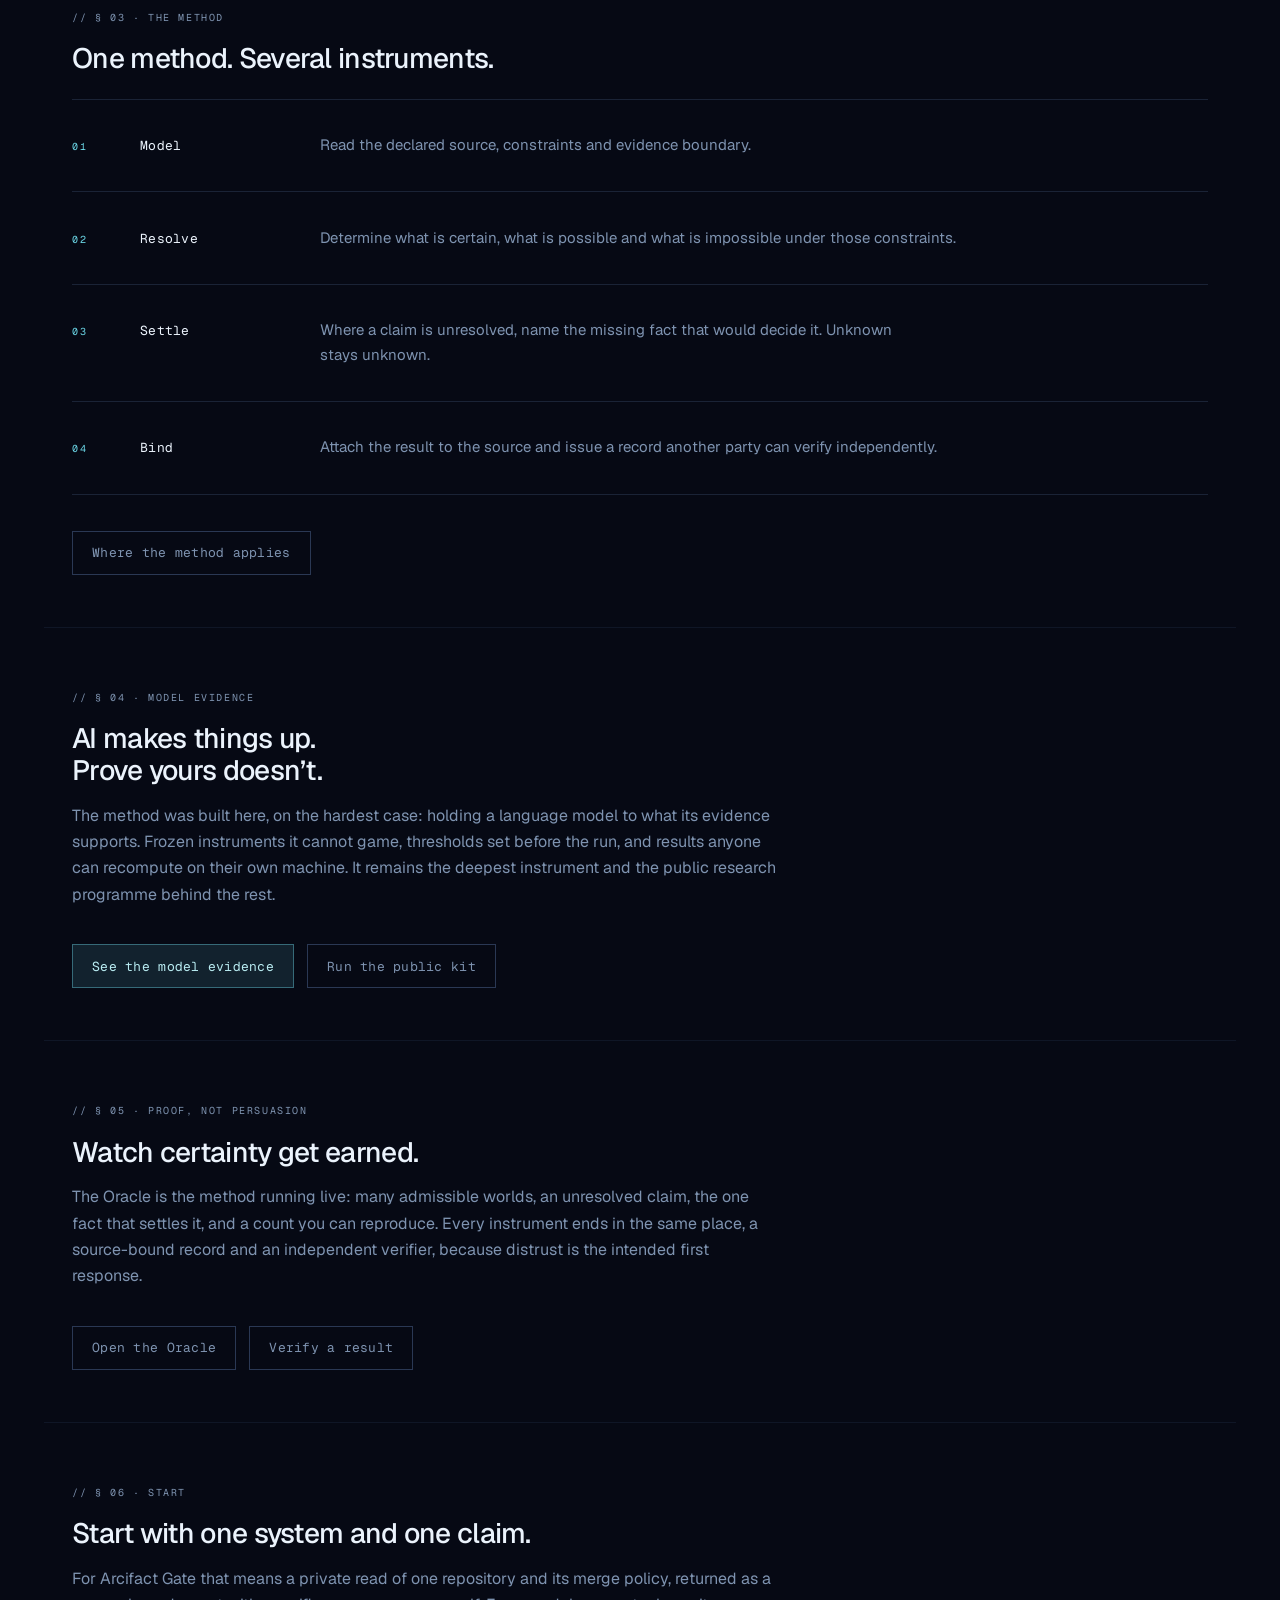
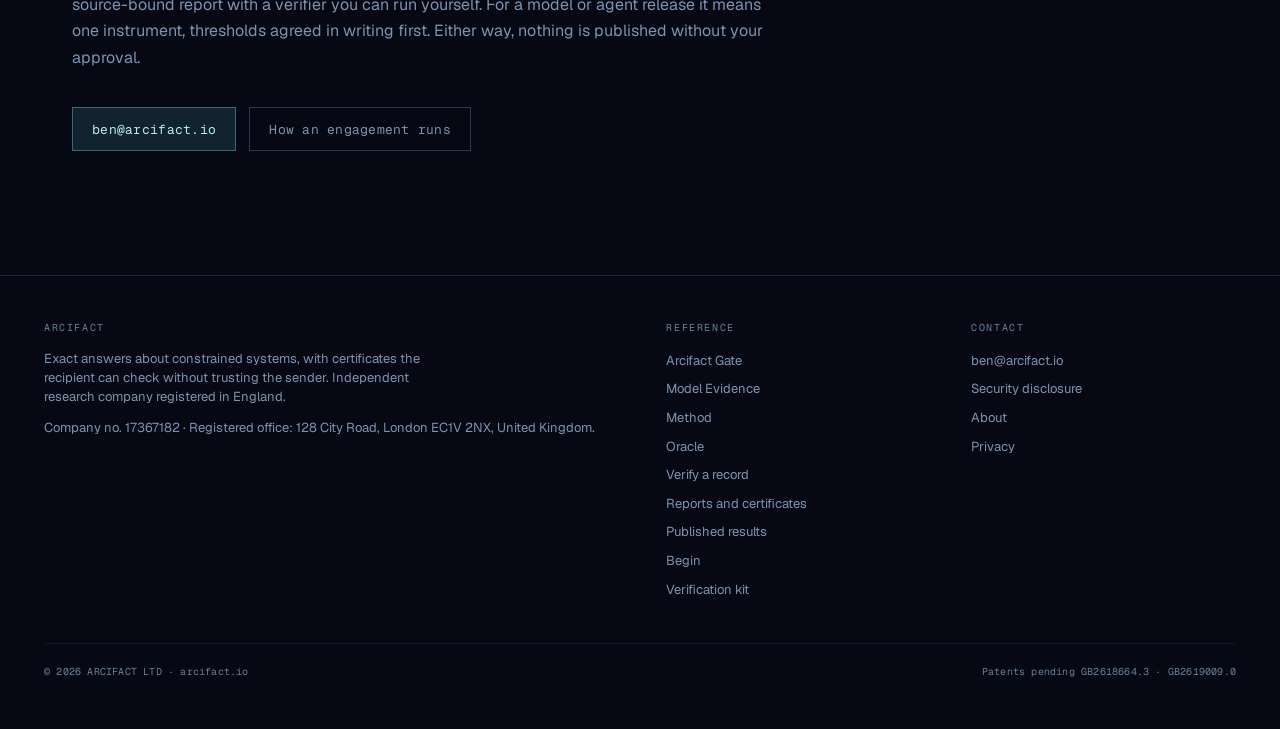
==== commit 94053df3: "External review: fix four real defects, tighten three overclaims, publish the deliverable Verified e" ====
--- a/index.html
+++ b/index.html
@@ -36,7 +36,7 @@
 </svg></span> <span class="wm">ARCIFACT<span class="wm-dot">.</span></span>
     </a>
     <button class="nav-toggle" type="button" aria-expanded="false" aria-controls="site-nav" aria-label="Open menu"><span class="bars"><span></span></span>Menu</button>
-<nav class="nav-links" id="site-nav" aria-label="Site"><a href="method">Method</a><a href="gate">Gate</a><a href="model-evidence">Model Evidence</a><a href="oracle">Oracle</a><a href="verify">Verify</a><a href="pilot">Pilot</a><a class="nav-cta" href="./#contact">Request a private read</a></nav>
+<nav class="nav-links" id="site-nav" aria-label="Site"><a href="method">Method</a><a href="gate">Gate</a><a href="model-evidence">Model Evidence</a><a href="oracle">Oracle</a><a href="verify">Verify</a><a href="pilot">Pilot</a><a class="nav-cta" href="./#contact">Request a workflow review</a></nav>
   </div>
 </header>
 <main class="frame" id="main">
@@ -74,7 +74,7 @@
       Arcifact models what the declared constraints actually permit,
       determines what the evidence settles, names what would settle the
       rest, and binds the result to its source so someone else can
-      check it. Checking us must not require trusting us.
+      check it. Checking me must not require trusting me.
     </p>
   </div>
 </section>
@@ -92,7 +92,7 @@
       step suppressed by a predicate an upstream job never produced.
       Every finding is bound to your exact file bytes and ships with a
       verifier that recomputes it from your copy, with no network
-      access and none of our code.
+      access and none of my code.
     </p>
     <p class="muted" style="max-width:44rem">
       It proves whether a job sits inside the effective merge closure.
@@ -101,7 +101,7 @@
     </p>
     <div class="actions">
       <a class="btn" href="gate">See Arcifact Gate</a>
-      <a class="btn btn-quiet" href="#contact">Request a private read</a>
+      <a class="btn btn-quiet" href="downloads/arcifact-gate-sample-report.tar.gz">Download a sample report</a>
     </div>
   </div>
 </section>
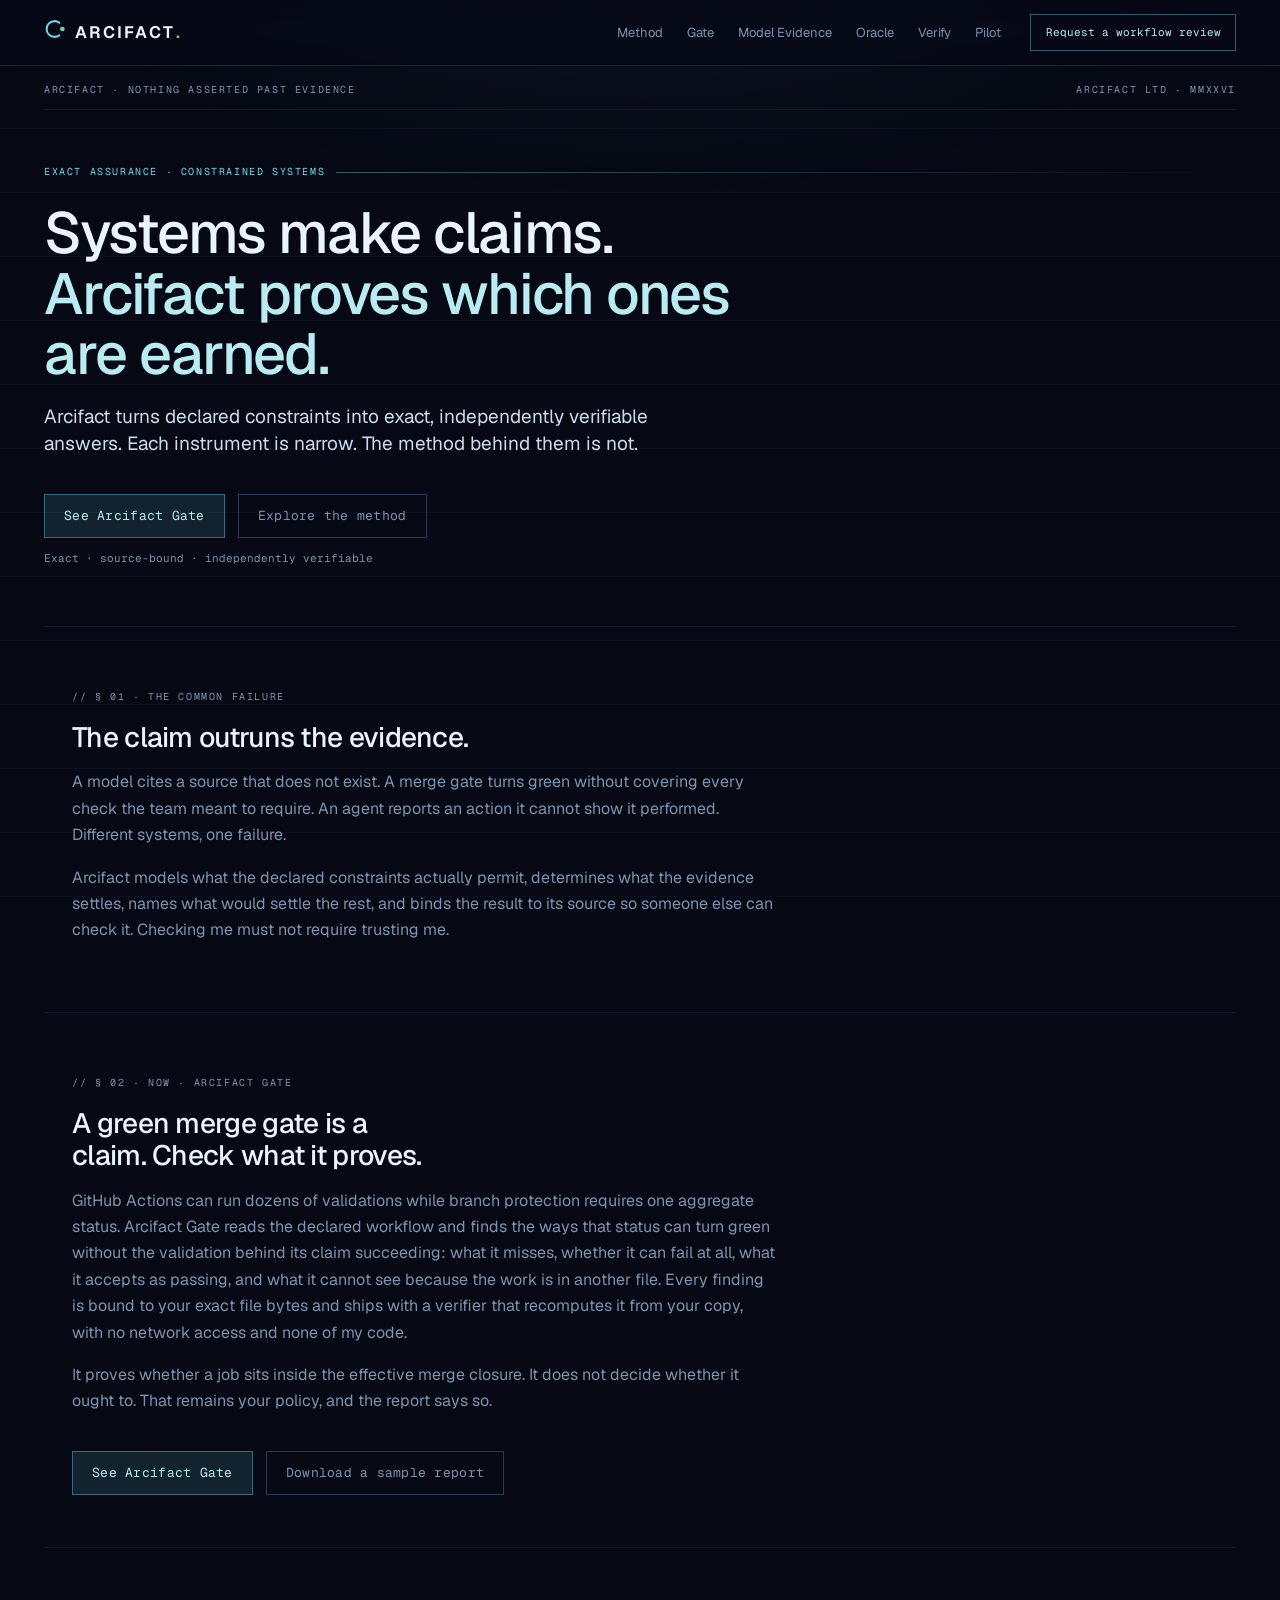
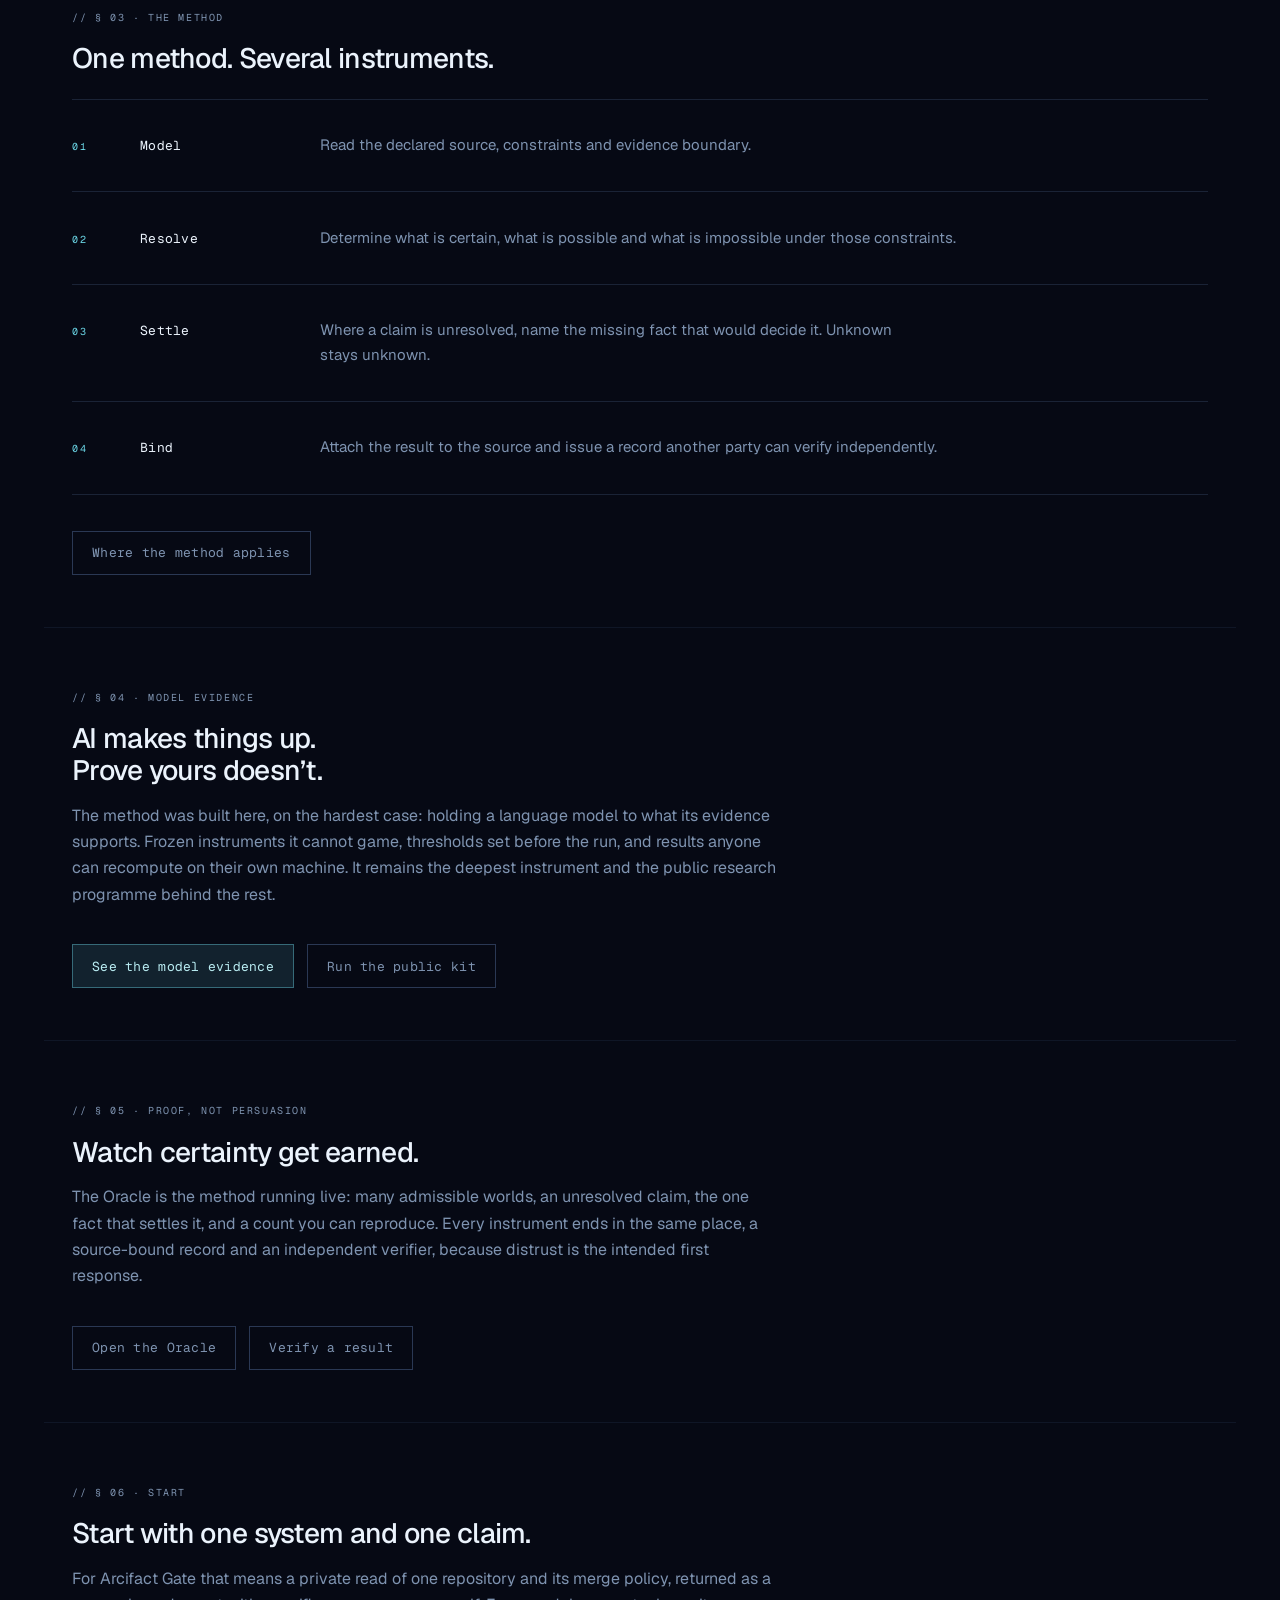
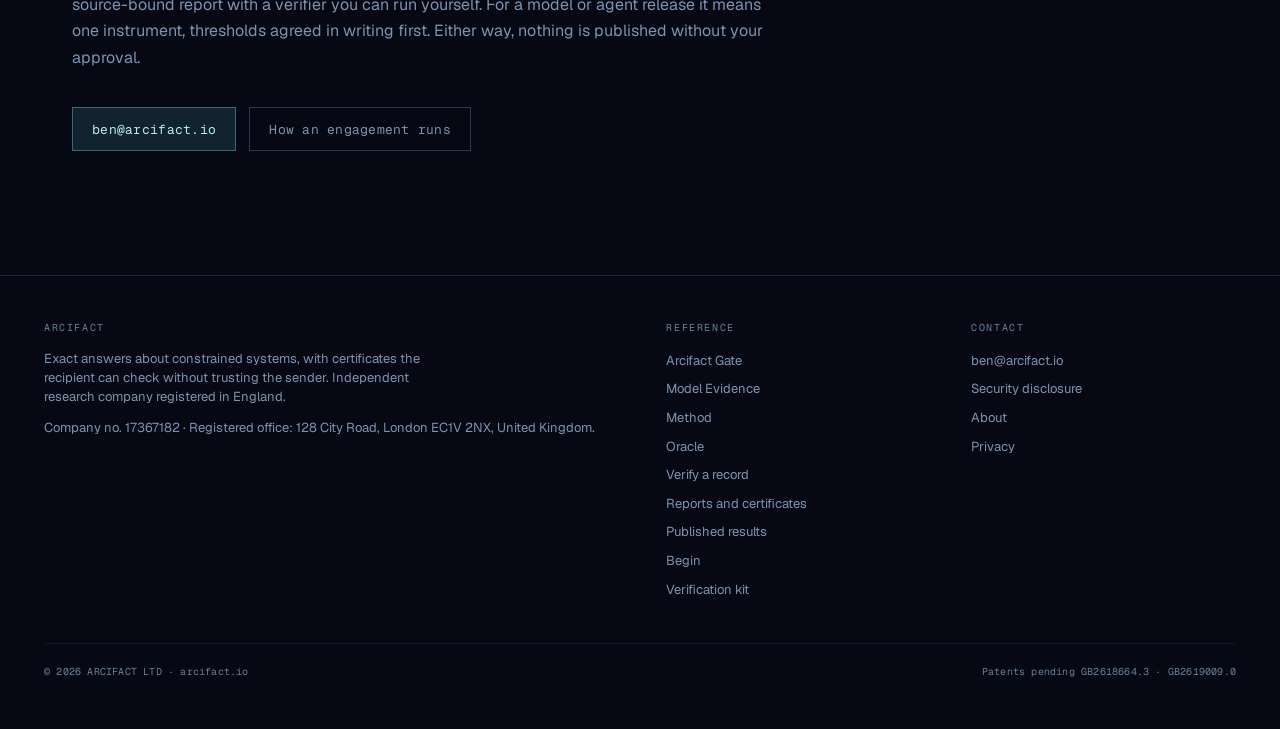
==== commit 420e38c8: "Gate: four families of failure, counterexamples, and the sensitivity check The page said four ways a" ====
--- a/index.html
+++ b/index.html
@@ -5,19 +5,19 @@
 <meta name="viewport" content="width=device-width, initial-scale=1">
 <title>Arcifact &middot; Exact assurance for constrained systems</title>
 <meta name="description" content="Arcifact turns declared constraints into exact, independently verifiable answers. Nothing asserted past evidence. Arcifact Gate checks what your CI merge gate actually covers.">
-<link rel="canonical" href="https://arcifact.io">
+<link rel="canonical" href="https://arcifact.io/">
 <meta property="og:type" content="website">
 <meta property="og:site_name" content="Arcifact">
 <meta property="og:locale" content="en_GB">
 <meta property="og:title" content="Arcifact &middot; Exact assurance for constrained systems">
 <meta property="og:description" content="Nothing asserted past evidence. One method, several instruments. Arcifact Gate is the current one.">
-<meta property="og:url" content="https://arcifact.io">
+<meta property="og:url" content="https://arcifact.io/">
 <meta name="twitter:card" content="summary_large_image">
-<meta property="og:image" content="https://arcifact.io/og.png">
+<meta property="og:image" content="https://arcifact.io/og-gate.png">
 <meta property="og:image:width" content="1200">
 <meta property="og:image:height" content="630">
-<meta property="og:image:alt" content="Arcifact, nothing asserted past evidence">
-<meta name="twitter:image" content="https://arcifact.io/og.png">
+<meta property="og:image:alt" content="Arcifact Gate: a green gate is a claim, check what it proves">
+<meta name="twitter:image" content="https://arcifact.io/og-gate.png">
 <meta name="theme-color" content="#060914">
 <link rel="icon" href="favicon.svg" type="image/svg+xml">
 <link rel="stylesheet" href="assets/site.css?v=f5cf2acec1">
@@ -87,9 +87,9 @@
       GitHub Actions can run dozens of validations while branch
       protection requires one aggregate status. Arcifact Gate reads the
       declared workflow and finds the ways that status can turn green
-      without the validation behind its claim succeeding: a missing
-      dependency, an ignored result, a conditional gap, or a failure
-      step suppressed by a predicate an upstream job never produced.
+      without the validation behind its claim succeeding: what it
+      misses, whether it can fail at all, what it accepts as passing, and
+      what it cannot see because the work is in another file.
       Every finding is bound to your exact file bytes and ships with a
       verifier that recomputes it from your copy, with no network
       access and none of my code.
@@ -101,7 +101,7 @@
     </p>
     <div class="actions">
       <a class="btn" href="gate">See Arcifact Gate</a>
-      <a class="btn btn-quiet" href="downloads/arcifact-gate-sample-report.tar.gz">Download a sample report</a>
+      <a class="btn btn-quiet" href="downloads/arcifact-gate-sample-report-v1.3.0.tar.gz">Download a sample report</a>
     </div>
   </div>
 </section>
